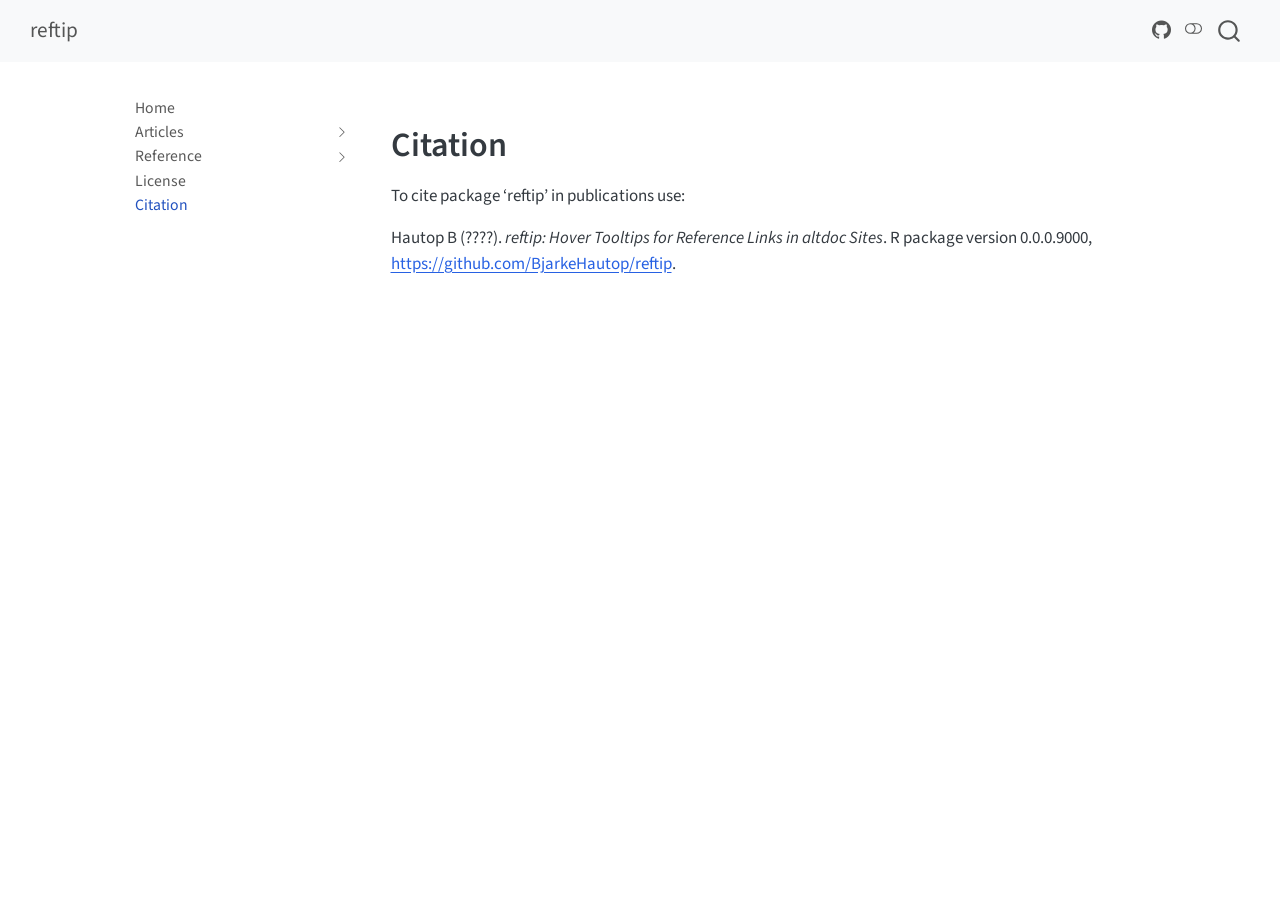
==== CITATION.html @ 4ba0cc13 "Deploying to gh-pages from @ BjarkeHautop/reftip@290bcaea07bb626829eb66367adb41fdb73b237a 🚀" ====
<!DOCTYPE html>
<html xmlns="http://www.w3.org/1999/xhtml" lang="en" xml:lang="en"><head>

<meta charset="utf-8">
<meta name="generator" content="quarto-1.10.18">

<meta name="viewport" content="width=device-width, initial-scale=1.0, user-scalable=yes">


<title>citation – reftip</title>
<style>
/* Default styles provided by pandoc.
** See https://pandoc.org/MANUAL.html#variables-for-html for config info.
*/
span.smallcaps{font-variant: small-caps;}
div.columns{display: flex; gap: 1.5em;}
div.column{flex: auto;}
@media screen {
div.columns{gap: min(4vw, 1.5em);}
div.column{overflow-x: auto;}
}
div.hanging-indent{margin-left: 1.5em; text-indent: -1.5em;}
ul.task-list{list-style: none;}
ul.task-list li input[type="checkbox"] {
  width: 0.8em;
  margin: 0 0.8em 0.2em -1em; /* quarto-specific, see https://github.com/quarto-dev/quarto-cli/issues/4556 */ 
  vertical-align: middle;
}
</style>


<script src="site_libs/quarto-nav/quarto-nav.js"></script>
<script src="site_libs/quarto-nav/headroom.min.js"></script>
<script src="site_libs/clipboard/clipboard.min.js"></script>
<script src="site_libs/quarto-search/autocomplete.umd.js"></script>
<script src="site_libs/quarto-search/fuse.min.js"></script>
<script src="site_libs/quarto-search/quarto-search.js"></script>
<meta name="quarto:offset" content="./">
<script src="site_libs/quarto-html/quarto.js" type="module"></script>
<script src="site_libs/quarto-html/tabsets/tabsets.js" type="module"></script>
<script src="site_libs/quarto-html/popper.min.js"></script>
<script src="site_libs/quarto-html/tippy.umd.min.js"></script>
<script src="site_libs/quarto-html/anchor.min.js"></script>
<link href="site_libs/quarto-html/tippy.css" rel="stylesheet">
<link href="site_libs/quarto-html/quarto-syntax-highlighting-64a204ab8560d761af7679ceaba22944.css" rel="stylesheet" class="quarto-color-scheme" id="quarto-text-highlighting-styles">
<link href="site_libs/quarto-html/quarto-syntax-highlighting-dark-b85bc7c33db8c58e0ec93c3465666fed.css" rel="stylesheet" class="quarto-color-scheme quarto-color-alternate" id="quarto-text-highlighting-styles">
<link href="site_libs/quarto-html/quarto-syntax-highlighting-64a204ab8560d761af7679ceaba22944.css" rel="stylesheet" class="quarto-color-scheme-extra" id="quarto-text-highlighting-styles">
<script src="site_libs/bootstrap/bootstrap.min.js"></script>
<link href="site_libs/bootstrap/bootstrap-icons.css" rel="stylesheet">
<link href="site_libs/bootstrap/bootstrap-e3adbaa939bcd423dddc8c8a834270b4.min.css" rel="stylesheet" append-hash="true" class="quarto-color-scheme" id="quarto-bootstrap" data-mode="light">
<link href="site_libs/bootstrap/bootstrap-dark-4de2da5e8af8a56ca594d71261300eb6.min.css" rel="stylesheet" append-hash="true" class="quarto-color-scheme quarto-color-alternate" id="quarto-bootstrap" data-mode="dark">
<link href="site_libs/bootstrap/bootstrap-e3adbaa939bcd423dddc8c8a834270b4.min.css" rel="stylesheet" append-hash="true" class="quarto-color-scheme-extra" id="quarto-bootstrap" data-mode="light">
<script id="quarto-search-options" type="application/json">{
  "location": "navbar",
  "copy-button": false,
  "collapse-after": 3,
  "panel-placement": "end",
  "type": "overlay",
  "limit": 50,
  "keyboard-shortcut": [
    "f",
    "/",
    "s"
  ],
  "show-item-context": false,
  "language": {
    "search-no-results-text": "No results",
    "search-matching-documents-text": "matching documents",
    "search-copy-link-title": "Copy link to search",
    "search-hide-matches-text": "Hide additional matches",
    "search-more-match-text": "more match in this document",
    "search-more-matches-text": "more matches in this document",
    "search-clear-button-title": "Clear",
    "search-text-placeholder": "",
    "search-detached-cancel-button-title": "Cancel",
    "search-submit-button-title": "Submit",
    "search-label": "Search"
  }
}</script>


</head>

<body class="nav-sidebar floating nav-fixed fullcontent quarto-light"><script id="quarto-html-before-body" type="application/javascript">
    const toggleBodyColorMode = (bsSheetEl) => {
      const mode = bsSheetEl.getAttribute("data-mode");
      const bodyEl = window.document.querySelector("body");
      if (mode === "dark") {
        bodyEl.classList.add("quarto-dark");
        bodyEl.classList.remove("quarto-light");
      } else {
        bodyEl.classList.add("quarto-light");
        bodyEl.classList.remove("quarto-dark");
      }
    }
    const toggleBodyColorPrimary = () => {
      const bsSheetEl = window.document.querySelector("link#quarto-bootstrap:not([rel=disabled-stylesheet])");
      if (bsSheetEl) {
        toggleBodyColorMode(bsSheetEl);
      }
    }
    const setColorSchemeToggle = (alternate) => {
      const toggles = window.document.querySelectorAll('.quarto-color-scheme-toggle');
      for (let i=0; i < toggles.length; i++) {
        const toggle = toggles[i];
        if (toggle) {
          if (alternate) {
            toggle.classList.add("alternate");
          } else {
            toggle.classList.remove("alternate");
          }
        }
      }
    };
    const toggleColorMode = (alternate) => {
      // Switch the stylesheets
      const primaryStylesheets = window.document.querySelectorAll('link.quarto-color-scheme:not(.quarto-color-alternate)');
      const alternateStylesheets = window.document.querySelectorAll('link.quarto-color-scheme.quarto-color-alternate');
      manageTransitions('#quarto-margin-sidebar .nav-link', false);
      if (alternate) {
        // note: dark is layered on light, we don't disable primary!
        enableStylesheet(alternateStylesheets);
        for (const sheetNode of alternateStylesheets) {
          if (sheetNode.id === "quarto-bootstrap") {
            toggleBodyColorMode(sheetNode);
          }
        }
      } else {
        disableStylesheet(alternateStylesheets);
        enableStylesheet(primaryStylesheets)
        toggleBodyColorPrimary();
      }
      manageTransitions('#quarto-margin-sidebar .nav-link', true);
      // Switch the toggles
      setColorSchemeToggle(alternate)
      // Hack to workaround the fact that safari doesn't
      // properly recolor the scrollbar when toggling (#1455)
      if (navigator.userAgent.indexOf('Safari') > 0 && navigator.userAgent.indexOf('Chrome') == -1) {
        manageTransitions("body", false);
        window.scrollTo(0, 1);
        setTimeout(() => {
          window.scrollTo(0, 0);
          manageTransitions("body", true);
        }, 40);
      }
    }
    const disableStylesheet = (stylesheets) => {
      for (let i=0; i < stylesheets.length; i++) {
        const stylesheet = stylesheets[i];
        stylesheet.rel = 'disabled-stylesheet';
      }
    }
    const enableStylesheet = (stylesheets) => {
      for (let i=0; i < stylesheets.length; i++) {
        const stylesheet = stylesheets[i];
        if(stylesheet.rel !== 'stylesheet') { // for Chrome, which will still FOUC without this check
          stylesheet.rel = 'stylesheet';
        }
      }
    }
    const manageTransitions = (selector, allowTransitions) => {
      const els = window.document.querySelectorAll(selector);
      for (let i=0; i < els.length; i++) {
        const el = els[i];
        if (allowTransitions) {
          el.classList.remove('notransition');
        } else {
          el.classList.add('notransition');
        }
      }
    }
    const isFileUrl = () => {
      return window.location.protocol === 'file:';
    }
    const hasAlternateSentinel = () => {
      let styleSentinel = getColorSchemeSentinel();
      if (styleSentinel !== null) {
        return styleSentinel === "alternate";
      } else {
        return false;
      }
    }
    const setStyleSentinel = (alternate) => {
      const value = alternate ? "alternate" : "default";
      if (!isFileUrl()) {
        window.localStorage.setItem("quarto-color-scheme", value);
      } else {
        localAlternateSentinel = value;
      }
    }
    const getColorSchemeSentinel = () => {
      if (!isFileUrl()) {
        const storageValue = window.localStorage.getItem("quarto-color-scheme");
        return storageValue != null ? storageValue : localAlternateSentinel;
      } else {
        return localAlternateSentinel;
      }
    }
    const toggleGiscusIfUsed = (isAlternate, darkModeDefault) => {
      const baseTheme = document.querySelector('#giscus-base-theme')?.value ?? 'light';
      const alternateTheme = document.querySelector('#giscus-alt-theme')?.value ?? 'dark';
      let newTheme = '';
      if(authorPrefersDark) {
        newTheme = isAlternate ? baseTheme : alternateTheme;
      } else {
        newTheme = isAlternate ? alternateTheme : baseTheme;
      }
      const changeGiscusTheme = () => {
        // From: https://github.com/giscus/giscus/issues/336
        const sendMessage = (message) => {
          const iframe = document.querySelector('iframe.giscus-frame');
          if (!iframe) return;
          iframe.contentWindow.postMessage({ giscus: message }, 'https://giscus.app');
        }
        sendMessage({
          setConfig: {
            theme: newTheme
          }
        });
      }
      const isGiscussLoaded = window.document.querySelector('iframe.giscus-frame') !== null;
      if (isGiscussLoaded) {
        changeGiscusTheme();
      }
    };
    const authorPrefersDark = false;
    const darkModeDefault = authorPrefersDark;
      document.querySelector('link#quarto-text-highlighting-styles.quarto-color-scheme-extra').rel = 'disabled-stylesheet';
      document.querySelector('link#quarto-bootstrap.quarto-color-scheme-extra').rel = 'disabled-stylesheet';
    let localAlternateSentinel = darkModeDefault ? 'alternate' : 'default';
    // Dark / light mode switch
    window.quartoToggleColorScheme = () => {
      // Read the current dark / light value
      let toAlternate = !hasAlternateSentinel();
      toggleColorMode(toAlternate);
      setStyleSentinel(toAlternate);
      toggleGiscusIfUsed(toAlternate, darkModeDefault);
      window.dispatchEvent(new Event('resize'));
    };
    // Switch to dark mode if need be
    if (hasAlternateSentinel()) {
      toggleColorMode(true);
    } else {
      toggleColorMode(false);
    }
  </script>

<div id="quarto-search-results"></div>
  <header id="quarto-header" class="headroom fixed-top">
    <nav class="navbar navbar-expand-lg " data-bs-theme="dark">
      <div class="navbar-container container-fluid">
      <div class="navbar-brand-container mx-auto">
    <a class="navbar-brand" href="./index.html">
    <span class="navbar-title">reftip</span>
    </a>
  </div>
            <div id="quarto-search" class="" title="Search"></div>
          <button class="navbar-toggler" type="button" data-bs-toggle="collapse" data-bs-target="#navbarCollapse" aria-controls="navbarCollapse" role="menu" aria-expanded="false" aria-label="Toggle navigation" onclick="if (window.quartoToggleHeadroom) { window.quartoToggleHeadroom(); }">
  <span class="navbar-toggler-icon"></span>
</button>
          <div class="collapse navbar-collapse" id="navbarCollapse">
            <ul class="navbar-nav navbar-nav-scroll ms-auto">
  <li class="nav-item compact">
    <a class="nav-link" href="https://github.com/BjarkeHautop/reftip"> <i class="bi bi-github" role="img" aria-label="reftip GitHub">
</i> 
<span class="menu-text"></span></a>
  </li>  
</ul>
          </div> <!-- /navcollapse -->
            <div class="quarto-navbar-tools">
  <a href="" class="quarto-color-scheme-toggle quarto-navigation-tool  px-1" onclick="window.quartoToggleColorScheme(); return false;" title="Toggle dark mode"><i class="bi"></i></a>
</div>
      </div> <!-- /container-fluid -->
    </nav>
  <nav class="quarto-secondary-nav">
    <div class="container-fluid d-flex">
      <button type="button" class="quarto-btn-toggle btn" data-bs-toggle="collapse" role="button" data-bs-target=".quarto-sidebar-collapse-item" aria-controls="quarto-sidebar" aria-expanded="false" aria-label="Toggle sidebar navigation" onclick="if (window.quartoToggleHeadroom) { window.quartoToggleHeadroom(); }">
        <i class="bi bi-layout-text-sidebar-reverse"></i>
      </button>
        <nav class="quarto-page-breadcrumbs" aria-label="breadcrumb"><ol class="breadcrumb"><li class="breadcrumb-item"><a href="./CITATION.html">Citation</a></li></ol></nav>
        <a class="flex-grow-1" role="navigation" data-bs-toggle="collapse" data-bs-target=".quarto-sidebar-collapse-item" aria-controls="quarto-sidebar" aria-expanded="false" aria-label="Toggle sidebar navigation" onclick="if (window.quartoToggleHeadroom) { window.quartoToggleHeadroom(); }">      
        </a>
    </div>
  </nav>
</header>
<!-- content -->
<div id="quarto-content" class="quarto-container page-columns page-rows-contents page-layout-article page-navbar">
<!-- sidebar -->
  <nav id="quarto-sidebar" class="sidebar collapse collapse-horizontal quarto-sidebar-collapse-item sidebar-navigation floating overflow-auto">
    <div class="sidebar-menu-container"> 
    <ul class="list-unstyled mt-1">
        <li class="sidebar-item">
  <div class="sidebar-item-container"> 
  <a href="./index.html" class="sidebar-item-text sidebar-link">
 <span class="menu-text">Home</span></a>
  </div>
</li>
        <li class="sidebar-item sidebar-item-section">
      <div class="sidebar-item-container"> 
            <a class="sidebar-item-text sidebar-link text-start collapsed" data-bs-toggle="collapse" data-bs-target="#quarto-sidebar-section-1" role="navigation" aria-expanded="false">
 <span class="menu-text">Articles</span></a>
          <a class="sidebar-item-toggle text-start collapsed" data-bs-toggle="collapse" data-bs-target="#quarto-sidebar-section-1" role="navigation" aria-expanded="false" aria-label="Toggle section">
            <i class="bi bi-chevron-right ms-2"></i>
          </a> 
      </div>
      <ul id="quarto-sidebar-section-1" class="collapse list-unstyled sidebar-section depth1 ">  
          <li class="sidebar-item">
  <div class="sidebar-item-container"> 
  <a href="./vignettes/demo.html" class="sidebar-item-text sidebar-link">
 <span class="menu-text">Live demo</span></a>
  </div>
</li>
      </ul>
  </li>
        <li class="sidebar-item sidebar-item-section">
      <div class="sidebar-item-container"> 
            <a class="sidebar-item-text sidebar-link text-start collapsed" data-bs-toggle="collapse" data-bs-target="#quarto-sidebar-section-2" role="navigation" aria-expanded="false">
 <span class="menu-text">Reference</span></a>
          <a class="sidebar-item-toggle text-start collapsed" data-bs-toggle="collapse" data-bs-target="#quarto-sidebar-section-2" role="navigation" aria-expanded="false" aria-label="Toggle section">
            <i class="bi bi-chevron-right ms-2"></i>
          </a> 
      </div>
      <ul id="quarto-sidebar-section-2" class="collapse list-unstyled sidebar-section depth1 ">  
          <li class="sidebar-item">
  <div class="sidebar-item-container"> 
  <a href="./man/add_tooltips.html" class="sidebar-item-text sidebar-link">
 <span class="menu-text">add_tooltips</span></a>
  </div>
</li>
          <li class="sidebar-item">
  <div class="sidebar-item-container"> 
  <a href="./man/animal.html" class="sidebar-item-text sidebar-link">
 <span class="menu-text">animal</span></a>
  </div>
</li>
          <li class="sidebar-item">
  <div class="sidebar-item-container"> 
  <a href="./man/build_topic_index.html" class="sidebar-item-text sidebar-link">
 <span class="menu-text">build_topic_index</span></a>
  </div>
</li>
          <li class="sidebar-item">
  <div class="sidebar-item-container"> 
  <a href="./man/greet.html" class="sidebar-item-text sidebar-link">
 <span class="menu-text">greet</span></a>
  </div>
</li>
      </ul>
  </li>
        <li class="sidebar-item">
  <div class="sidebar-item-container"> 
  <a href="./LICENSE.html" class="sidebar-item-text sidebar-link">
 <span class="menu-text">License</span></a>
  </div>
</li>
        <li class="sidebar-item">
  <div class="sidebar-item-container"> 
  <a href="./CITATION.html" class="sidebar-item-text sidebar-link active">
 <span class="menu-text">Citation</span></a>
  </div>
</li>
    </ul>
    </div>
</nav>
<div id="quarto-sidebar-glass" class="quarto-sidebar-collapse-item" data-bs-toggle="collapse" data-bs-target=".quarto-sidebar-collapse-item"></div>
<!-- margin-sidebar -->
    
<!-- main -->
<main class="content" id="quarto-document-content"><header id="title-block-header" class="quarto-title-block"></header>





<section id="citation" class="level1">
<h1>Citation</h1>
<p>To cite package ‘reftip’ in publications use:</p>
<p>
Hautop B (????). <em>reftip: Hover Tooltips for Reference Links in altdoc Sites</em>. R package version 0.0.0.9000, <a href="https://github.com/BjarkeHautop/reftip">https://github.com/BjarkeHautop/reftip</a>.
</p>


</section>

</main> <!-- /main -->
<script id="quarto-html-after-body" type="application/javascript">
  window.document.addEventListener("DOMContentLoaded", function (event) {
    // Ensure there is a toggle, if there isn't float one in the top right
    if (window.document.querySelector('.quarto-color-scheme-toggle') === null) {
      const a = window.document.createElement('a');
      a.classList.add('top-right');
      a.classList.add('quarto-color-scheme-toggle');
      a.href = "";
      a.onclick = function() { try { window.quartoToggleColorScheme(); } catch {} return false; };
      const i = window.document.createElement("i");
      i.classList.add('bi');
      a.appendChild(i);
      window.document.body.appendChild(a);
    }
    setColorSchemeToggle(hasAlternateSentinel())
    const icon = "";
    const anchorJS = new window.AnchorJS();
    anchorJS.options = {
      placement: 'right',
      icon: icon
    };
    anchorJS.add('.anchored');
    const isCodeAnnotation = (el) => {
      for (const clz of el.classList) {
        if (clz.startsWith('code-annotation-')) {                     
          return true;
        }
      }
      return false;
    }
    const onCopySuccess = function(e) {
      // button target
      const button = e.trigger;
      // don't keep focus
      button.blur();
      // flash "checked"
      button.classList.add('code-copy-button-checked');
      var currentTitle = button.getAttribute("title");
      button.setAttribute("title", "Copied!");
      let tooltip;
      if (window.bootstrap) {
        button.setAttribute("data-bs-toggle", "tooltip");
        button.setAttribute("data-bs-placement", "left");
        button.setAttribute("data-bs-title", "Copied!");
        tooltip = new bootstrap.Tooltip(button, 
          { trigger: "manual", 
            customClass: "code-copy-button-tooltip",
            offset: [0, -8]});
        tooltip.show();    
      }
      setTimeout(function() {
        if (tooltip) {
          tooltip.hide();
          button.removeAttribute("data-bs-title");
          button.removeAttribute("data-bs-toggle");
          button.removeAttribute("data-bs-placement");
        }
        button.setAttribute("title", currentTitle);
        button.classList.remove('code-copy-button-checked');
      }, 1000);
      // clear code selection
      e.clearSelection();
    }
    const getTextToCopy = function(trigger) {
      const outerScaffold = trigger.parentElement.cloneNode(true);
      const codeEl = outerScaffold.querySelector('code');
      for (const childEl of codeEl.children) {
        if (isCodeAnnotation(childEl)) {
          childEl.remove();
        }
      }
      return codeEl.innerText;
    }
    const clipboard = new window.ClipboardJS('.code-copy-button:not([data-in-quarto-modal])', {
      text: getTextToCopy
    });
    clipboard.on('success', onCopySuccess);
    if (window.document.getElementById('quarto-embedded-source-code-modal')) {
      const clipboardModal = new window.ClipboardJS('.code-copy-button[data-in-quarto-modal]', {
        text: getTextToCopy,
        container: window.document.getElementById('quarto-embedded-source-code-modal')
      });
      clipboardModal.on('success', onCopySuccess);
    }
      var localhostRegex = new RegExp(/^(?:http|https):\/\/localhost\:?[0-9]*\//);
      var mailtoRegex = new RegExp(/^mailto:/);
        var filterRegex = new RegExp('/' + window.location.host + '/');
      var isInternal = (href) => {
          return filterRegex.test(href) || localhostRegex.test(href) || mailtoRegex.test(href);
      }
      // Inspect non-navigation links and adorn them if external
     var links = window.document.querySelectorAll('a[href]:not(.nav-link):not(.navbar-brand):not(.toc-action):not(.sidebar-link):not(.sidebar-item-toggle):not(.pagination-link):not(.no-external):not([aria-hidden]):not(.dropdown-item):not(.quarto-navigation-tool):not(.about-link)');
      for (var i=0; i<links.length; i++) {
        const link = links[i];
        if (!isInternal(link.href)) {
          // undo the damage that might have been done by quarto-nav.js in the case of
          // links that we want to consider external
          if (link.dataset.originalHref !== undefined) {
            link.href = link.dataset.originalHref;
          }
        }
      }
    function tippyHover(el, contentFn, onTriggerFn, onUntriggerFn) {
      const config = {
        allowHTML: true,
        maxWidth: 500,
        delay: 100,
        arrow: false,
        appendTo: function(el) {
            return el.parentElement;
        },
        interactive: true,
        interactiveBorder: 10,
        theme: 'quarto',
        placement: 'bottom-start',
      };
      if (contentFn) {
        config.content = contentFn;
      }
      if (onTriggerFn) {
        config.onTrigger = onTriggerFn;
      }
      if (onUntriggerFn) {
        config.onUntrigger = onUntriggerFn;
      }
      window.tippy(el, config); 
    }
    const noterefs = window.document.querySelectorAll('a[role="doc-noteref"]');
    for (var i=0; i<noterefs.length; i++) {
      const ref = noterefs[i];
      tippyHover(ref, function() {
        // use id or data attribute instead here
        let href = ref.getAttribute('data-footnote-href') || ref.getAttribute('href');
        try { href = new URL(href).hash; } catch {}
        const id = href.replace(/^#\/?/, "");
        const note = window.document.getElementById(id);
        if (note) {
          return note.innerHTML;
        } else {
          return "";
        }
      });
    }
    const xrefs = window.document.querySelectorAll('a.quarto-xref');
    const processXRef = (id, note) => {
      // Strip column container classes
      const stripColumnClz = (el) => {
        el.classList.remove("page-full", "page-columns");
        if (el.children) {
          for (const child of el.children) {
            stripColumnClz(child);
          }
        }
      }
      stripColumnClz(note)
      if (id === null || id.startsWith('sec-')) {
        // Special case sections, only their first couple elements
        const container = document.createElement("div");
        if (note.children && note.children.length > 2) {
          container.appendChild(note.children[0].cloneNode(true));
          for (let i = 1; i < note.children.length; i++) {
            const child = note.children[i];
            if (child.tagName === "P" && child.innerText === "") {
              continue;
            } else {
              container.appendChild(child.cloneNode(true));
              break;
            }
          }
          if (window.Quarto?.typesetMath) {
            window.Quarto.typesetMath(container);
          }
          return container.innerHTML
        } else {
          if (window.Quarto?.typesetMath) {
            window.Quarto.typesetMath(note);
          }
          return note.innerHTML;
        }
      } else {
        // Remove any anchor links if they are present
        const anchorLink = note.querySelector('a.anchorjs-link');
        if (anchorLink) {
          anchorLink.remove();
        }
        if (window.Quarto?.typesetMath) {
          window.Quarto.typesetMath(note);
        }
        if (note.classList.contains("callout")) {
          return note.outerHTML;
        } else {
          return note.innerHTML;
        }
      }
    }
    for (var i=0; i<xrefs.length; i++) {
      const xref = xrefs[i];
      tippyHover(xref, undefined, function(instance) {
        instance.disable();
        let url = xref.getAttribute('href');
        let hash = undefined; 
        if (url.startsWith('#')) {
          hash = url;
        } else {
          try { hash = new URL(url).hash; } catch {}
        }
        if (hash) {
          const id = hash.replace(/^#\/?/, "");
          const note = window.document.getElementById(id);
          if (note !== null) {
            try {
              const html = processXRef(id, note.cloneNode(true));
              instance.setContent(html);
            } finally {
              instance.enable();
              instance.show();
            }
          } else {
            // See if we can fetch this
            fetch(url.split('#')[0])
            .then(res => res.text())
            .then(html => {
              const parser = new DOMParser();
              const htmlDoc = parser.parseFromString(html, "text/html");
              const note = htmlDoc.getElementById(id);
              if (note !== null) {
                const html = processXRef(id, note);
                instance.setContent(html);
              } 
            }).finally(() => {
              instance.enable();
              instance.show();
            });
          }
        } else {
          // See if we can fetch a full url (with no hash to target)
          // This is a special case and we should probably do some content thinning / targeting
          fetch(url)
          .then(res => res.text())
          .then(html => {
            const parser = new DOMParser();
            const htmlDoc = parser.parseFromString(html, "text/html");
            const note = htmlDoc.querySelector('main.content');
            if (note !== null) {
              // This should only happen for chapter cross references
              // (since there is no id in the URL)
              // remove the first header
              if (note.children.length > 0 && note.children[0].tagName === "HEADER") {
                note.children[0].remove();
              }
              const html = processXRef(null, note);
              instance.setContent(html);
            } 
          }).finally(() => {
            instance.enable();
            instance.show();
          });
        }
      }, function(instance) {
      });
    }
        let selectedAnnoteEl;
        const selectorForAnnotation = ( cell, annotation) => {
          let cellAttr = 'data-code-cell="' + cell + '"';
          let lineAttr = 'data-code-annotation="' +  annotation + '"';
          const selector = 'span[' + cellAttr + '][' + lineAttr + ']';
          return selector;
        }
        const selectCodeLines = (annoteEl) => {
          const doc = window.document;
          const targetCell = annoteEl.getAttribute("data-target-cell");
          const targetAnnotation = annoteEl.getAttribute("data-target-annotation");
          const annoteSpan = window.document.querySelector(selectorForAnnotation(targetCell, targetAnnotation));
          const lines = annoteSpan.getAttribute("data-code-lines").split(",");
          const lineIds = lines.map((line) => {
            return targetCell + "-" + line;
          })
          let top = null;
          let height = null;
          let parent = null;
          if (lineIds.length > 0) {
              //compute the position of the single el (top and bottom and make a div)
              const el = window.document.getElementById(lineIds[0]);
              top = el.offsetTop;
              height = el.offsetHeight;
              parent = el.parentElement.parentElement;
            if (lineIds.length > 1) {
              const lastEl = window.document.getElementById(lineIds[lineIds.length - 1]);
              const bottom = lastEl.offsetTop + lastEl.offsetHeight;
              height = bottom - top;
            }
            if (top !== null && height !== null && parent !== null) {
              // cook up a div (if necessary) and position it 
              let div = window.document.getElementById("code-annotation-line-highlight");
              if (div === null) {
                div = window.document.createElement("div");
                div.setAttribute("id", "code-annotation-line-highlight");
                div.style.position = 'absolute';
                parent.appendChild(div);
              }
              div.style.top = top - 2 + "px";
              div.style.height = height + 4 + "px";
              div.style.left = 0;
              let gutterDiv = window.document.getElementById("code-annotation-line-highlight-gutter");
              if (gutterDiv === null) {
                gutterDiv = window.document.createElement("div");
                gutterDiv.setAttribute("id", "code-annotation-line-highlight-gutter");
                gutterDiv.style.position = 'absolute';
                const codeCell = window.document.getElementById(targetCell);
                const gutter = codeCell.querySelector('.code-annotation-gutter');
                gutter.appendChild(gutterDiv);
              }
              gutterDiv.style.top = top - 2 + "px";
              gutterDiv.style.height = height + 4 + "px";
            }
            selectedAnnoteEl = annoteEl;
          }
        };
        const unselectCodeLines = () => {
          const elementsIds = ["code-annotation-line-highlight", "code-annotation-line-highlight-gutter"];
          elementsIds.forEach((elId) => {
            const div = window.document.getElementById(elId);
            if (div) {
              div.remove();
            }
          });
          selectedAnnoteEl = undefined;
        };
          // Handle positioning of the toggle
      window.addEventListener(
        "resize",
        throttle(() => {
          elRect = undefined;
          if (selectedAnnoteEl) {
            selectCodeLines(selectedAnnoteEl);
          }
        }, 10)
      );
      function throttle(fn, ms) {
      let throttle = false;
      let timer;
        return (...args) => {
          if(!throttle) { // first call gets through
              fn.apply(this, args);
              throttle = true;
          } else { // all the others get throttled
              if(timer) clearTimeout(timer); // cancel #2
              timer = setTimeout(() => {
                fn.apply(this, args);
                timer = throttle = false;
              }, ms);
          }
        };
      }
        // Attach click handler to the DT
        const annoteDls = window.document.querySelectorAll('dt[data-target-cell]');
        for (const annoteDlNode of annoteDls) {
          annoteDlNode.addEventListener('click', (event) => {
            const clickedEl = event.target;
            if (clickedEl !== selectedAnnoteEl) {
              unselectCodeLines();
              const activeEl = window.document.querySelector('dt[data-target-cell].code-annotation-active');
              if (activeEl) {
                activeEl.classList.remove('code-annotation-active');
              }
              selectCodeLines(clickedEl);
              clickedEl.classList.add('code-annotation-active');
            } else {
              // Unselect the line
              unselectCodeLines();
              clickedEl.classList.remove('code-annotation-active');
            }
          });
        }
    const findCites = (el) => {
      const parentEl = el.parentElement;
      if (parentEl) {
        const cites = parentEl.dataset.cites;
        if (cites) {
          return {
            el,
            cites: cites.split(' ')
          };
        } else {
          return findCites(el.parentElement)
        }
      } else {
        return undefined;
      }
    };
    var bibliorefs = window.document.querySelectorAll('a[role="doc-biblioref"]');
    for (var i=0; i<bibliorefs.length; i++) {
      const ref = bibliorefs[i];
      const citeInfo = findCites(ref);
      if (citeInfo) {
        tippyHover(citeInfo.el, function() {
          var popup = window.document.createElement('div');
          citeInfo.cites.forEach(function(cite) {
            var citeDiv = window.document.createElement('div');
            citeDiv.classList.add('hanging-indent');
            citeDiv.classList.add('csl-entry');
            var biblioDiv = window.document.getElementById('ref-' + cite);
            if (biblioDiv) {
              citeDiv.innerHTML = biblioDiv.innerHTML;
            }
            popup.appendChild(citeDiv);
          });
          return popup.innerHTML;
        });
      }
    }
  });
  </script>
</div> <!-- /content -->




</body></html>
---- site_libs/quarto-html/tippy.css ----
.tippy-box[data-animation=fade][data-state=hidden]{opacity:0}[data-tippy-root]{max-width:calc(100vw - 10px)}.tippy-box{position:relative;background-color:#333;color:#fff;border-radius:4px;font-size:14px;line-height:1.4;white-space:normal;outline:0;transition-property:transform,visibility,opacity}.tippy-box[data-placement^=top]>.tippy-arrow{bottom:0}.tippy-box[data-placement^=top]>.tippy-arrow:before{bottom:-7px;left:0;border-width:8px 8px 0;border-top-color:initial;transform-origin:center top}.tippy-box[data-placement^=bottom]>.tippy-arrow{top:0}.tippy-box[data-placement^=bottom]>.tippy-arrow:before{top:-7px;left:0;border-width:0 8px 8px;border-bottom-color:initial;transform-origin:center bottom}.tippy-box[data-placement^=left]>.tippy-arrow{right:0}.tippy-box[data-placement^=left]>.tippy-arrow:before{border-width:8px 0 8px 8px;border-left-color:initial;right:-7px;transform-origin:center left}.tippy-box[data-placement^=right]>.tippy-arrow{left:0}.tippy-box[data-placement^=right]>.tippy-arrow:before{left:-7px;border-width:8px 8px 8px 0;border-right-color:initial;transform-origin:center right}.tippy-box[data-inertia][data-state=visible]{transition-timing-function:cubic-bezier(.54,1.5,.38,1.11)}.tippy-arrow{width:16px;height:16px;color:#333}.tippy-arrow:before{content:"";position:absolute;border-color:transparent;border-style:solid}.tippy-content{position:relative;padding:5px 9px;z-index:1}
---- site_libs/quarto-html/quarto-syntax-highlighting-64a204ab8560d761af7679ceaba22944.css ----
/* quarto syntax highlight colors */
:root {
  --quarto-hl-ot-color: #003B4F;
  --quarto-hl-at-color: #657422;
  --quarto-hl-ss-color: #20794D;
  --quarto-hl-an-color: #5E5E5E;
  --quarto-hl-fu-color: #4758AB;
  --quarto-hl-st-color: #20794D;
  --quarto-hl-cf-color: #003B4F;
  --quarto-hl-op-color: #5E5E5E;
  --quarto-hl-er-color: #AD0000;
  --quarto-hl-bn-color: #AD0000;
  --quarto-hl-al-color: #AD0000;
  --quarto-hl-va-color: #111111;
  --quarto-hl-bu-color: inherit;
  --quarto-hl-ex-color: inherit;
  --quarto-hl-pp-color: #AD0000;
  --quarto-hl-in-color: #5E5E5E;
  --quarto-hl-vs-color: #20794D;
  --quarto-hl-wa-color: #5E5E5E;
  --quarto-hl-do-color: #5E5E5E;
  --quarto-hl-im-color: #00769E;
  --quarto-hl-ch-color: #20794D;
  --quarto-hl-dt-color: #AD0000;
  --quarto-hl-fl-color: #AD0000;
  --quarto-hl-co-color: #5E5E5E;
  --quarto-hl-cv-color: #5E5E5E;
  --quarto-hl-cn-color: #8f5902;
  --quarto-hl-sc-color: #5E5E5E;
  --quarto-hl-dv-color: #AD0000;
  --quarto-hl-kw-color: #003B4F;
}

/* other quarto variables */
:root {
  --quarto-font-monospace: SFMono-Regular, Menlo, Monaco, Consolas, "Liberation Mono", "Courier New", monospace;
}

/* syntax highlight based on Pandoc's rules */
pre > code.sourceCode > span {
  color: #003B4F;
}

code.sourceCode > span {
  color: #003B4F;
}

div.sourceCode,
div.sourceCode pre.sourceCode {
  color: #003B4F;
}

/* Normal */
code span {
  color: #003B4F;
}

/* Alert */
code span.al {
  color: #AD0000;
  font-style: inherit;
}

/* Annotation */
code span.an {
  color: #5E5E5E;
  font-style: inherit;
}

/* Attribute */
code span.at {
  color: #657422;
  font-style: inherit;
}

/* BaseN */
code span.bn {
  color: #AD0000;
  font-style: inherit;
}

/* BuiltIn */
code span.bu {
  font-style: inherit;
}

/* ControlFlow */
code span.cf {
  color: #003B4F;
  font-weight: bold;
  font-style: inherit;
}

/* Char */
code span.ch {
  color: #20794D;
  font-style: inherit;
}

/* Constant */
code span.cn {
  color: #8f5902;
  font-style: inherit;
}

/* Comment */
code span.co {
  color: #5E5E5E;
  font-style: inherit;
}

/* CommentVar */
code span.cv {
  color: #5E5E5E;
  font-style: italic;
}

/* Documentation */
code span.do {
  color: #5E5E5E;
  font-style: italic;
}

/* DataType */
code span.dt {
  color: #AD0000;
  font-style: inherit;
}

/* DecVal */
code span.dv {
  color: #AD0000;
  font-style: inherit;
}

/* Error */
code span.er {
  color: #AD0000;
  font-style: inherit;
}

/* Extension */
code span.ex {
  font-style: inherit;
}

/* Float */
code span.fl {
  color: #AD0000;
  font-style: inherit;
}

/* Function */
code span.fu {
  color: #4758AB;
  font-style: inherit;
}

/* Import */
code span.im {
  color: #00769E;
  font-style: inherit;
}

/* Information */
code span.in {
  color: #5E5E5E;
  font-style: inherit;
}

/* Keyword */
code span.kw {
  color: #003B4F;
  font-weight: bold;
  font-style: inherit;
}

/* Operator */
code span.op {
  color: #5E5E5E;
  font-style: inherit;
}

/* Other */
code span.ot {
  color: #003B4F;
  font-style: inherit;
}

/* Preprocessor */
code span.pp {
  color: #AD0000;
  font-style: inherit;
}

/* SpecialChar */
code span.sc {
  color: #5E5E5E;
  font-style: inherit;
}

/* SpecialString */
code span.ss {
  color: #20794D;
  font-style: inherit;
}

/* String */
code span.st {
  color: #20794D;
  font-style: inherit;
}

/* Variable */
code span.va {
  color: #111111;
  font-style: inherit;
}

/* VerbatimString */
code span.vs {
  color: #20794D;
  font-style: inherit;
}

/* Warning */
code span.wa {
  color: #5E5E5E;
  font-style: italic;
}

.prevent-inlining {
  content: "</";
}

/*# sourceMappingURL=9d8d5bb603a83b8298b89080a598c93b.css.map */
---- site_libs/quarto-html/quarto-syntax-highlighting-dark-b85bc7c33db8c58e0ec93c3465666fed.css ----
/* quarto syntax highlight colors */
:root {
  --quarto-hl-al-color: #f07178;
  --quarto-hl-an-color: #d4d0ab;
  --quarto-hl-at-color: #00e0e0;
  --quarto-hl-bn-color: #d4d0ab;
  --quarto-hl-bu-color: #abe338;
  --quarto-hl-ch-color: #abe338;
  --quarto-hl-co-color: #f8f8f2;
  --quarto-hl-cv-color: #ffd700;
  --quarto-hl-cn-color: #ffd700;
  --quarto-hl-cf-color: #ffa07a;
  --quarto-hl-dt-color: #ffa07a;
  --quarto-hl-dv-color: #d4d0ab;
  --quarto-hl-do-color: #f8f8f2;
  --quarto-hl-er-color: #f07178;
  --quarto-hl-ex-color: #00e0e0;
  --quarto-hl-fl-color: #d4d0ab;
  --quarto-hl-fu-color: #ffa07a;
  --quarto-hl-im-color: #abe338;
  --quarto-hl-in-color: #d4d0ab;
  --quarto-hl-kw-color: #ffa07a;
  --quarto-hl-op-color: #ffa07a;
  --quarto-hl-ot-color: #00e0e0;
  --quarto-hl-pp-color: #dcc6e0;
  --quarto-hl-re-color: #00e0e0;
  --quarto-hl-sc-color: #abe338;
  --quarto-hl-ss-color: #abe338;
  --quarto-hl-st-color: #abe338;
  --quarto-hl-va-color: #00e0e0;
  --quarto-hl-vs-color: #abe338;
  --quarto-hl-wa-color: #dcc6e0;
}

/* other quarto variables */
:root {
  --quarto-font-monospace: SFMono-Regular, Menlo, Monaco, Consolas, "Liberation Mono", "Courier New", monospace;
}

/* syntax highlight based on Pandoc's rules */
pre > code.sourceCode > span {
  color: #f8f8f2;
}

code.sourceCode > span {
  color: #f8f8f2;
}

div.sourceCode,
div.sourceCode pre.sourceCode {
  color: #f8f8f2;
}

/* Normal */
code span {
  color: #f8f8f2;
}

/* Alert */
code span.al {
  color: #f07178;
}

/* Annotation */
code span.an {
  color: #d4d0ab;
}

/* Attribute */
code span.at {
  color: #00e0e0;
}

/* BaseN */
code span.bn {
  color: #d4d0ab;
}

/* BuiltIn */
code span.bu {
  color: #abe338;
}

/* ControlFlow */
code span.cf {
  font-weight: bold;
  color: #ffa07a;
}

/* Char */
code span.ch {
  color: #abe338;
}

/* Constant */
code span.cn {
  color: #ffd700;
}

/* Comment */
code span.co {
  font-style: italic;
  color: #f8f8f2;
}

/* CommentVar */
code span.cv {
  color: #ffd700;
}

/* Documentation */
code span.do {
  color: #f8f8f2;
}

/* DataType */
code span.dt {
  color: #ffa07a;
}

/* DecVal */
code span.dv {
  color: #d4d0ab;
}

/* Error */
code span.er {
  color: #f07178;
  text-decoration: underline;
}

/* Extension */
code span.ex {
  font-weight: bold;
  color: #00e0e0;
}

/* Float */
code span.fl {
  color: #d4d0ab;
}

/* Function */
code span.fu {
  color: #ffa07a;
}

/* Import */
code span.im {
  color: #abe338;
}

/* Information */
code span.in {
  color: #d4d0ab;
}

/* Keyword */
code span.kw {
  font-weight: bold;
  color: #ffa07a;
}

/* Operator */
code span.op {
  color: #ffa07a;
}

/* Other */
code span.ot {
  color: #00e0e0;
}

/* Preprocessor */
code span.pp {
  color: #dcc6e0;
}

/* RegionMarker */
code span.re {
  background-color: #f8f8f2;
  color: #00e0e0;
}

/* SpecialChar */
code span.sc {
  color: #abe338;
}

/* SpecialString */
code span.ss {
  color: #abe338;
}

/* String */
code span.st {
  color: #abe338;
}

/* Variable */
code span.va {
  color: #00e0e0;
}

/* VerbatimString */
code span.vs {
  color: #abe338;
}

/* Warning */
code span.wa {
  color: #dcc6e0;
}

.prevent-inlining {
  content: "</";
}

/*# sourceMappingURL=4ed8f1090dec6531da29ab00902aa718.css.map */
---- site_libs/quarto-html/quarto-syntax-highlighting-64a204ab8560d761af7679ceaba22944.css ----
/* quarto syntax highlight colors */
:root {
  --quarto-hl-ot-color: #003B4F;
  --quarto-hl-at-color: #657422;
  --quarto-hl-ss-color: #20794D;
  --quarto-hl-an-color: #5E5E5E;
  --quarto-hl-fu-color: #4758AB;
  --quarto-hl-st-color: #20794D;
  --quarto-hl-cf-color: #003B4F;
  --quarto-hl-op-color: #5E5E5E;
  --quarto-hl-er-color: #AD0000;
  --quarto-hl-bn-color: #AD0000;
  --quarto-hl-al-color: #AD0000;
  --quarto-hl-va-color: #111111;
  --quarto-hl-bu-color: inherit;
  --quarto-hl-ex-color: inherit;
  --quarto-hl-pp-color: #AD0000;
  --quarto-hl-in-color: #5E5E5E;
  --quarto-hl-vs-color: #20794D;
  --quarto-hl-wa-color: #5E5E5E;
  --quarto-hl-do-color: #5E5E5E;
  --quarto-hl-im-color: #00769E;
  --quarto-hl-ch-color: #20794D;
  --quarto-hl-dt-color: #AD0000;
  --quarto-hl-fl-color: #AD0000;
  --quarto-hl-co-color: #5E5E5E;
  --quarto-hl-cv-color: #5E5E5E;
  --quarto-hl-cn-color: #8f5902;
  --quarto-hl-sc-color: #5E5E5E;
  --quarto-hl-dv-color: #AD0000;
  --quarto-hl-kw-color: #003B4F;
}

/* other quarto variables */
:root {
  --quarto-font-monospace: SFMono-Regular, Menlo, Monaco, Consolas, "Liberation Mono", "Courier New", monospace;
}

/* syntax highlight based on Pandoc's rules */
pre > code.sourceCode > span {
  color: #003B4F;
}

code.sourceCode > span {
  color: #003B4F;
}

div.sourceCode,
div.sourceCode pre.sourceCode {
  color: #003B4F;
}

/* Normal */
code span {
  color: #003B4F;
}

/* Alert */
code span.al {
  color: #AD0000;
  font-style: inherit;
}

/* Annotation */
code span.an {
  color: #5E5E5E;
  font-style: inherit;
}

/* Attribute */
code span.at {
  color: #657422;
  font-style: inherit;
}

/* BaseN */
code span.bn {
  color: #AD0000;
  font-style: inherit;
}

/* BuiltIn */
code span.bu {
  font-style: inherit;
}

/* ControlFlow */
code span.cf {
  color: #003B4F;
  font-weight: bold;
  font-style: inherit;
}

/* Char */
code span.ch {
  color: #20794D;
  font-style: inherit;
}

/* Constant */
code span.cn {
  color: #8f5902;
  font-style: inherit;
}

/* Comment */
code span.co {
  color: #5E5E5E;
  font-style: inherit;
}

/* CommentVar */
code span.cv {
  color: #5E5E5E;
  font-style: italic;
}

/* Documentation */
code span.do {
  color: #5E5E5E;
  font-style: italic;
}

/* DataType */
code span.dt {
  color: #AD0000;
  font-style: inherit;
}

/* DecVal */
code span.dv {
  color: #AD0000;
  font-style: inherit;
}

/* Error */
code span.er {
  color: #AD0000;
  font-style: inherit;
}

/* Extension */
code span.ex {
  font-style: inherit;
}

/* Float */
code span.fl {
  color: #AD0000;
  font-style: inherit;
}

/* Function */
code span.fu {
  color: #4758AB;
  font-style: inherit;
}

/* Import */
code span.im {
  color: #00769E;
  font-style: inherit;
}

/* Information */
code span.in {
  color: #5E5E5E;
  font-style: inherit;
}

/* Keyword */
code span.kw {
  color: #003B4F;
  font-weight: bold;
  font-style: inherit;
}

/* Operator */
code span.op {
  color: #5E5E5E;
  font-style: inherit;
}

/* Other */
code span.ot {
  color: #003B4F;
  font-style: inherit;
}

/* Preprocessor */
code span.pp {
  color: #AD0000;
  font-style: inherit;
}

/* SpecialChar */
code span.sc {
  color: #5E5E5E;
  font-style: inherit;
}

/* SpecialString */
code span.ss {
  color: #20794D;
  font-style: inherit;
}

/* String */
code span.st {
  color: #20794D;
  font-style: inherit;
}

/* Variable */
code span.va {
  color: #111111;
  font-style: inherit;
}

/* VerbatimString */
code span.vs {
  color: #20794D;
  font-style: inherit;
}

/* Warning */
code span.wa {
  color: #5E5E5E;
  font-style: italic;
}

.prevent-inlining {
  content: "</";
}

/*# sourceMappingURL=9d8d5bb603a83b8298b89080a598c93b.css.map */
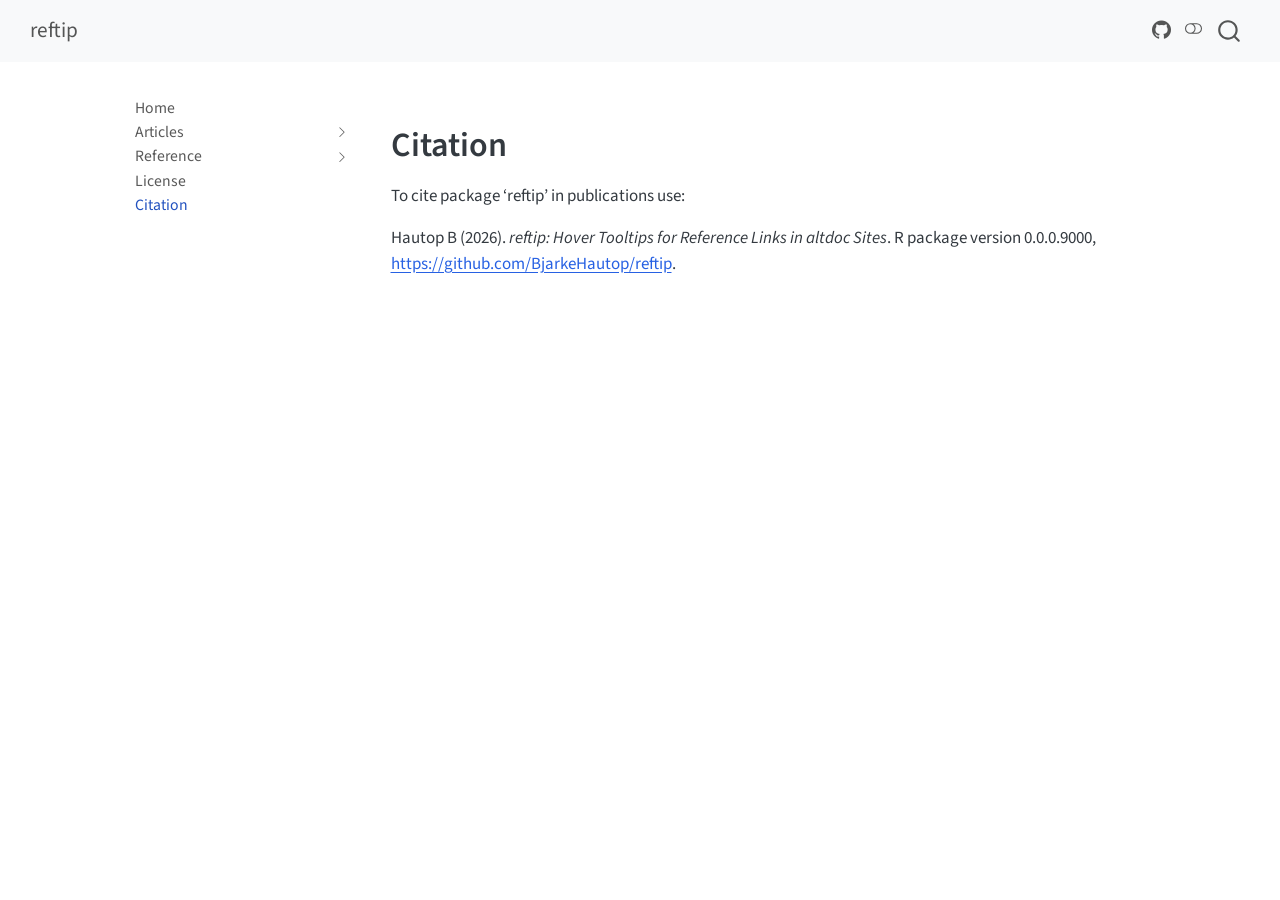
==== commit a53fda61: "Deploying to gh-pages from @ BjarkeHautop/reftip@8e646f7ac49177842ad5b56fe1db673ac58f3eef 🚀" ====
--- a/CITATION.html
+++ b/CITATION.html
@@ -47,9 +47,9 @@
 <link href="site_libs/quarto-html/quarto-syntax-highlighting-64a204ab8560d761af7679ceaba22944.css" rel="stylesheet" class="quarto-color-scheme-extra" id="quarto-text-highlighting-styles">
 <script src="site_libs/bootstrap/bootstrap.min.js"></script>
 <link href="site_libs/bootstrap/bootstrap-icons.css" rel="stylesheet">
-<link href="site_libs/bootstrap/bootstrap-e3adbaa939bcd423dddc8c8a834270b4.min.css" rel="stylesheet" append-hash="true" class="quarto-color-scheme" id="quarto-bootstrap" data-mode="light">
-<link href="site_libs/bootstrap/bootstrap-dark-4de2da5e8af8a56ca594d71261300eb6.min.css" rel="stylesheet" append-hash="true" class="quarto-color-scheme quarto-color-alternate" id="quarto-bootstrap" data-mode="dark">
-<link href="site_libs/bootstrap/bootstrap-e3adbaa939bcd423dddc8c8a834270b4.min.css" rel="stylesheet" append-hash="true" class="quarto-color-scheme-extra" id="quarto-bootstrap" data-mode="light">
+<link href="site_libs/bootstrap/bootstrap-ab0d10c92923bf6eabdedba64a68457c.min.css" rel="stylesheet" append-hash="true" class="quarto-color-scheme" id="quarto-bootstrap" data-mode="light">
+<link href="site_libs/bootstrap/bootstrap-dark-7be9d5279f96f90b687f1d03388332cb.min.css" rel="stylesheet" append-hash="true" class="quarto-color-scheme quarto-color-alternate" id="quarto-bootstrap" data-mode="dark">
+<link href="site_libs/bootstrap/bootstrap-ab0d10c92923bf6eabdedba64a68457c.min.css" rel="stylesheet" append-hash="true" class="quarto-color-scheme-extra" id="quarto-bootstrap" data-mode="light">
 <script id="quarto-search-options" type="application/json">{
   "location": "navbar",
   "copy-button": false,
@@ -77,6 +77,21 @@
     "search-label": "Search"
   }
 }</script>
+<script>
+(function () {
+  try {
+    if (
+      window.localStorage.getItem("quarto-color-scheme") === null &&
+      window.matchMedia("(prefers-color-scheme: dark)").matches
+    ) {
+      window.localStorage.setItem("quarto-color-scheme", "alternate");
+    }
+  } catch (e) {
+    // localStorage unavailable (e.g. file:// preview, blocked
+    // storage) - fall back to Quarto's own light default.
+  }
+})();
+</script>
 
 
 </head>
@@ -376,7 +391,7 @@
 <h1>Citation</h1>
 <p>To cite package ‘reftip’ in publications use:</p>
 <p>
-Hautop B (????). <em>reftip: Hover Tooltips for Reference Links in altdoc Sites</em>. R package version 0.0.0.9000, <a href="https://github.com/BjarkeHautop/reftip">https://github.com/BjarkeHautop/reftip</a>.
+Hautop B (2026). <em>reftip: Hover Tooltips for Reference Links in altdoc Sites</em>. R package version 0.0.0.9000, <a href="https://github.com/BjarkeHautop/reftip">https://github.com/BjarkeHautop/reftip</a>.
 </p>
 
 
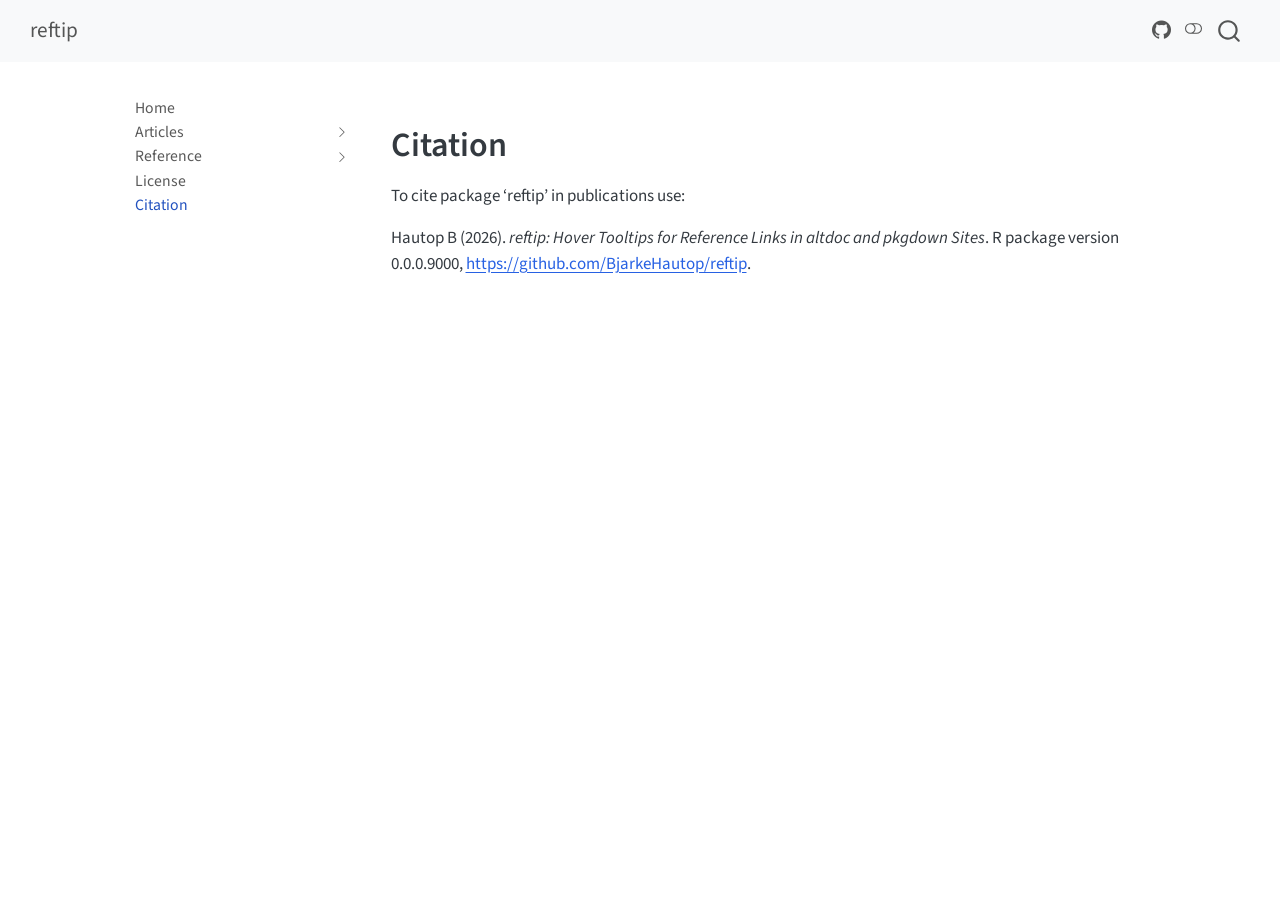
==== commit cc76fcbf: "Deploying to gh-pages from @ BjarkeHautop/reftip@1314cd97cb1e19ad655091bf5d6e7b9d1e9226fa 🚀" ====
--- a/CITATION.html
+++ b/CITATION.html
@@ -391,7 +391,7 @@
 <h1>Citation</h1>
 <p>To cite package ‘reftip’ in publications use:</p>
 <p>
-Hautop B (2026). <em>reftip: Hover Tooltips for Reference Links in altdoc Sites</em>. R package version 0.0.0.9000, <a href="https://github.com/BjarkeHautop/reftip">https://github.com/BjarkeHautop/reftip</a>.
+Hautop B (2026). <em>reftip: Hover Tooltips for Reference Links in altdoc and pkgdown Sites</em>. R package version 0.0.0.9000, <a href="https://github.com/BjarkeHautop/reftip">https://github.com/BjarkeHautop/reftip</a>.
 </p>
 
 
